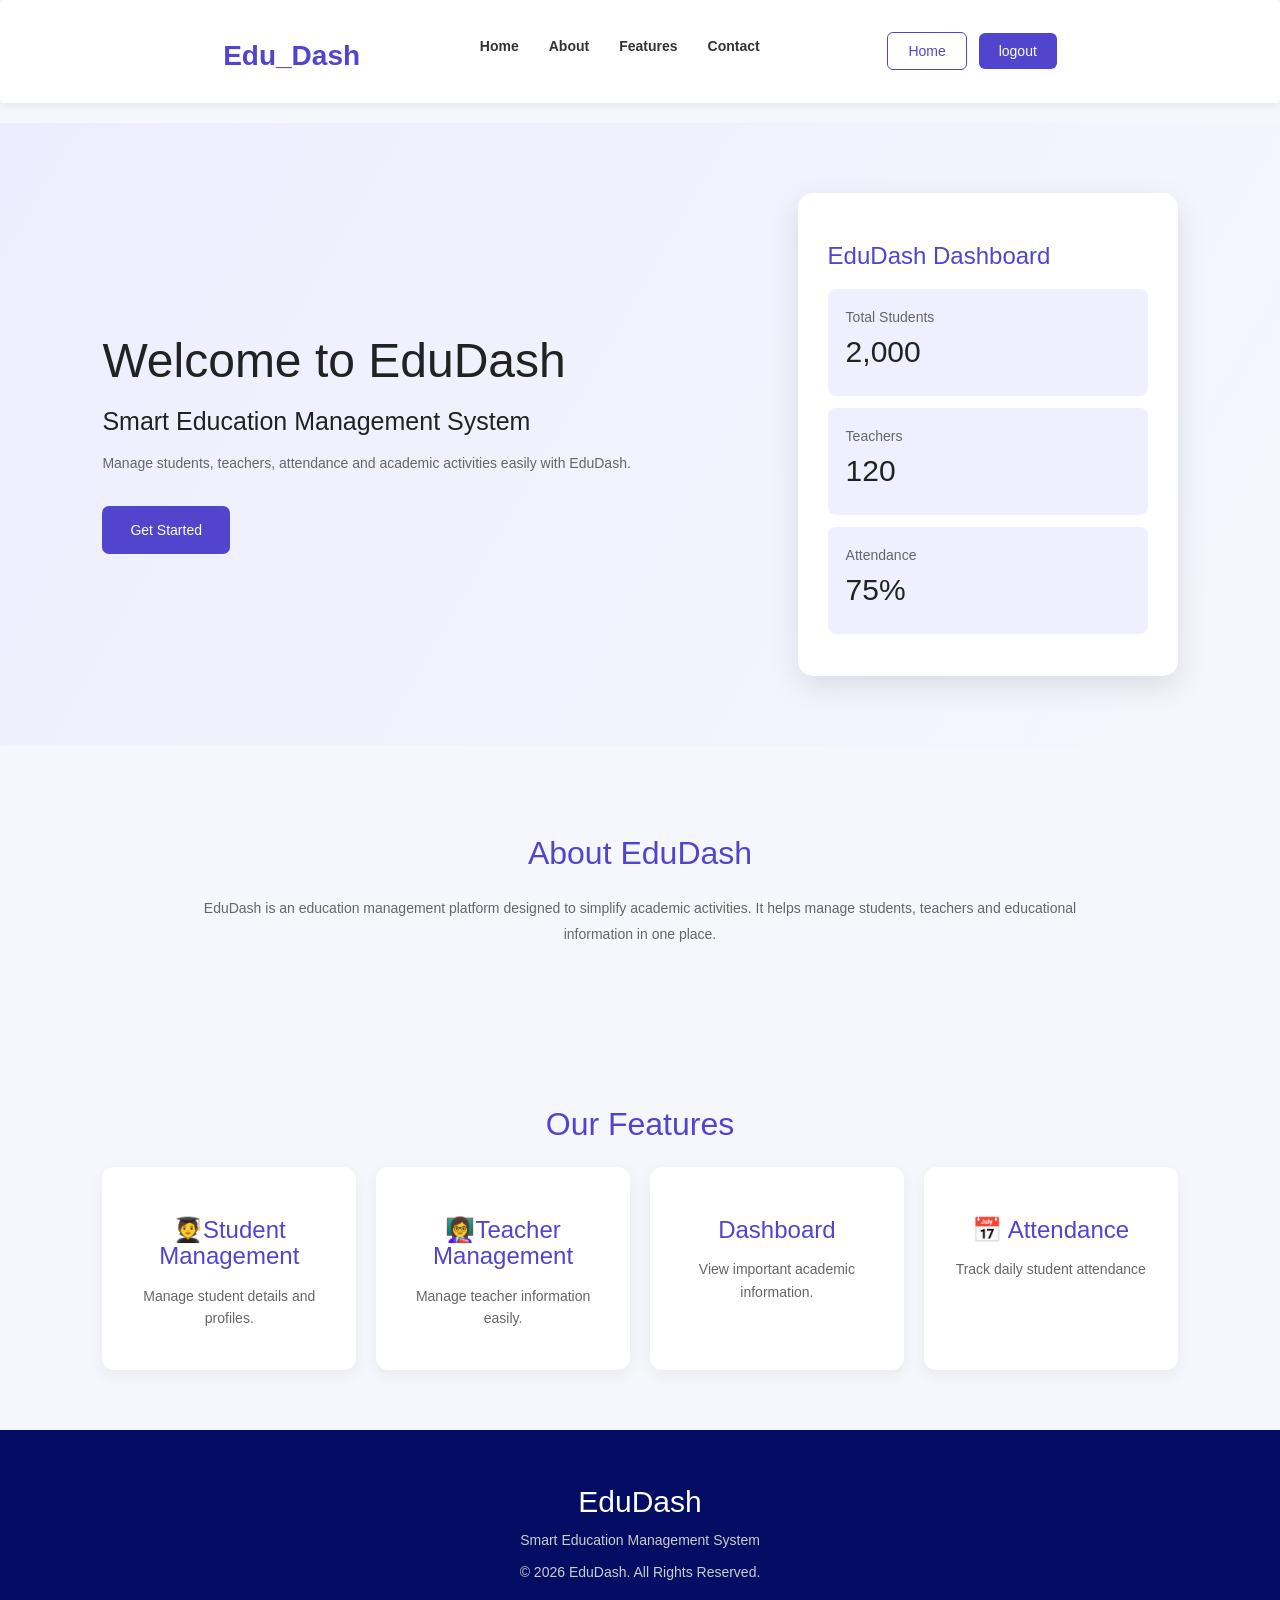
==== user_index.html @ 7680ad9a "first commit" ====
<!DOCTYPE html>
<html lang="en">
<head>
    <meta charset="UTF-8">
    <meta name="viewport" content="width=device-width, initial-scale=1.0">
<link rel="stylesheet" href="https://maxcdn.bootstrapcdn.com/bootstrap/3.4.1/css/bootstrap.min.css">
    <title>EduDash - Education Management</title>

    <link rel="stylesheet" href="index.css">
</head>
<body>
    <header>
        <nav class="navbar">

            <h2 class="logo" style="font-weight: bold;">Edu_Dash</h2>

            <ul class="nav-links" id="nav-links">
                <li><a href="#home">Home</a></li>
                <li><a href="#about">About</a></li>
                <li><a href="#features">Features</a></li>
                <li><a href="#contact">Contact</a></li>
            </ul>

            <div class="nav-buttons">
                <a href="index.html" class="login-btn">Home</a>
                <a href="login.html" class="register-btn">
                    logout
                </a>
        
            </div>

            <button class="menu-btn" onclick="toggleMenu()">
                ☰
            </button>

        </nav>
    </header>
    <section class="hero" id="home">

        <div class="hero-content">

            <h1>
                Welcome to EduDash
            </h1>

            <h2>Smart Education Management System</h2>

            <p>
                Manage students, teachers, attendance and
                academic activities easily with EduDash.
            </p>

            <a href="userindex.html" class="get-started">
                Get Started
            </a>

        </div>

        <div class="hero-image">
            <div class="dashboard-card">
                <h3>EduDash Dashboard</h3>
                <div class="stat-box">
                    <span>Total Students</span>
                    <h2>2,000</h2>
                </div>
                <div class="stat-box">
                    <span>Teachers</span>
                    <h2>120</h2>
                </div>
                <div class="stat-box">
                    <span>Attendance</span>
                    <h2>75%</h2>
                </div>
            </div>
        </div>

    </section>
    <section class="about" id="about">

        <h2>About EduDash</h2>

        <p>
            EduDash is an education management platform
            designed to simplify academic activities.
            It helps manage students, teachers and
            educational information in one place.
        </p>

    </section>
    <section class="features" id="features">

        <h2>Our Features</h2>

        <div class="feature-container">

            <div class="feature-card">
                <h3>🧑‍🎓Student Management</h3>
                <p>Manage student details and profiles.</p>
            </div>

            <div class="feature-card">
                <h3>👩‍🏫Teacher Management</h3>
                <p>Manage teacher information easily.</p>
            </div>

            <div class="feature-card">
                <h3> Dashboard</h3>
                <p>View important academic information.</p>
            </div>

            <div class="feature-card">
                <h3>📅 Attendance</h3>
                <p>Track daily student attendance</p>
            </div>

        </div>
    </section>
    <footer id="contact">

        <h2>EduDash</h2>

        <p>Smart Education Management System</p>

        <p>© 2026 EduDash. All Rights Reserved.</p>

    </footer>

    <script >
        function toggleMenu() {

    let navLinks = document.getElementById("nav-links");

    navLinks.classList.toggle("show");

}
    </script>

</body>
</html>
---- index.css ----
* {
    margin: 0;
    padding: 0;
    box-sizing: border-box;
    font-family: Arial, sans-serif;
}

body {
    background: #f5f7fc;
    color: #222;
}

/* Navbar */
.navbar {
    display: flex;
    justify-content: space-between;
    align-items: center;
    padding: 20px 8%;
    background: white;
    box-shadow: 0 2px 10px rgba(0,0,0,0.08);
}


.logo {
    color: #5145cd;
    font-size: 28px;
}

.nav-links {
    display: flex;
    list-style: none;
    gap: 30px;
}

.nav-links a {
    text-decoration: none;
    color: #333;
    font-weight: bold;
}

.nav-links a:hover {
    color: #5145cd;
}

.nav-buttons a {
    text-decoration: none;
    padding: 10px 20px;
    border-radius: 6px;
    margin-left: 8px;
}

.login-btn {
    color: #5145cd;
    border: 1px solid #5145cd;
}

.register-btn {
    background: #5145cd;
    color: white;
}

.menu-btn {
    display: none;
    font-size: 25px;
    background: none;
    border: none;
    cursor: pointer;
}

/* Hero */
.hero {
    min-height: 550px;
    padding: 70px 8%;
    display: flex;
    align-items: center;
    justify-content: space-between;
    gap: 40px;
    background: linear-gradient(120deg, #eeedff, #f5f7fc);
}

.hero-content {
    max-width: 550px;
}

.hero-content h1 {
    font-size: 48px;
    margin-bottom: 20px;
}

.hero-content h1 span {
    color: #5145cd;
}

.hero-content h2 {
    font-size: 25px;
    margin-bottom: 15px;
}

.hero-content p {
    color: #666;
    line-height: 1.8;
    margin-bottom: 30px;
}

.get-started {
    display: inline-block;
    padding: 14px 28px;
    background: #5145cd;
    color: white;
    text-decoration: none;
    border-radius: 7px;
}

/* Dashboard Preview */
.hero-image {
    width: 380px;
}

.dashboard-card {
    background: white;
    padding: 30px;
    border-radius: 15px;
    box-shadow: 0 10px 30px rgba(0,0,0,0.1);
}

.dashboard-card h3 {
    margin-bottom: 20px;
    color: #5145cd;
}

.stat-box {
    padding: 18px;
    margin-bottom: 12px;
    background: #f0efff;
    border-radius: 8px;
}

.stat-box span {
    color: #666;
}

.stat-box h2 {
    margin-top: 8px;
}

/* About */
.about {
    text-align: center;
    padding: 70px 15%;
}

.about h2,
.features h2 {
    font-size: 32px;
    margin-bottom: 25px;
    color: #5145cd;
}

.about p {
    line-height: 1.8;
    color: #666;
}

/* Features */
.features {
    padding: 60px 8%;
    text-align: center;
}

.feature-container {
    display: grid;
    grid-template-columns: repeat(4, 1fr);
    gap: 20px;
}

.feature-card {
    background: white;
    padding: 30px 20px;
    border-radius: 12px;
    box-shadow: 0 5px 15px rgba(0,0,0,0.06);
}

.feature-card h3 {
    margin-bottom: 15px;
    color: #5145cd;
}

.feature-card p {
    color: #666;
    line-height: 1.6;
}


footer {
    background: #030d63;
    color: white;
    text-align: center;
    padding: 35px;
}

footer p {
    margin-top: 12px;
    color: #ccc;
}

@media (max-width: 768px) {

    .navbar {
        flex-wrap: wrap;
    }

    .nav-links {
        display: none;
        flex-direction: column;
        width: 100%;
        padding: 20px 0;
    }

    .nav-links.show {
        display: flex;
    }

    .nav-buttons {
        display: none;
    }

    .menu-btn {
        display: block;
    }

    .hero {
        flex-direction: column;
        text-align: center;
    }

    .hero-content h1 {
        font-size: 35px;
    }

    .hero-image {
        width: 100%;
    }

    .feature-container {
        grid-template-columns: 1fr;
    }

    .about {
        padding: 50px 8%;
    }
}
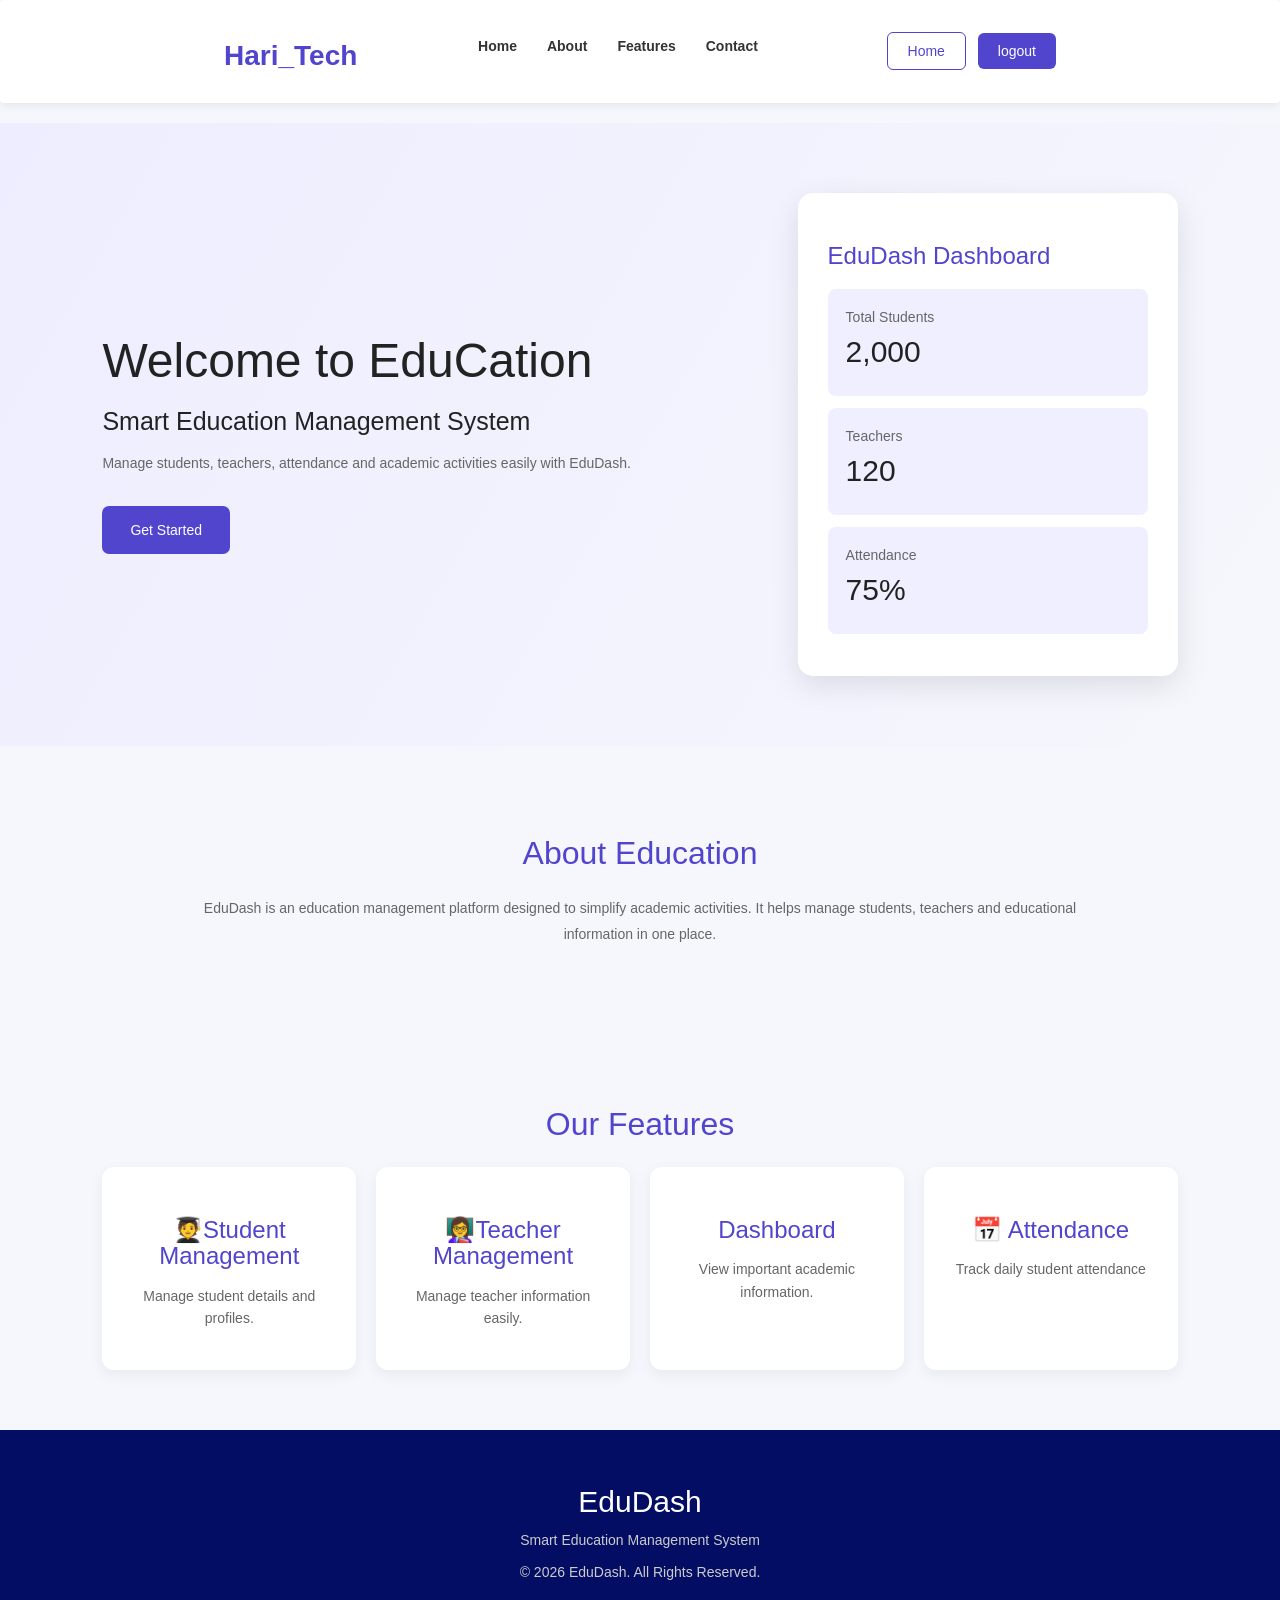
==== commit b188a9f5: "first commit" ====
--- a/user_index.html
+++ b/user_index.html
@@ -13,7 +13,7 @@
     <header>
         <nav class="navbar">
 
-            <h2 class="logo" style="font-weight: bold;">Edu_Dash</h2>
+            <h2 class="logo" style="font-weight: bold;">Hari_Tech</h2>
 
             <ul class="nav-links" id="nav-links">
                 <li><a href="#home">Home</a></li>
@@ -41,7 +41,7 @@
         <div class="hero-content">
 
             <h1>
-                Welcome to EduDash
+                Welcome to EduCation
             </h1>
 
             <h2>Smart Education Management System</h2>
@@ -78,7 +78,7 @@
     </section>
     <section class="about" id="about">
 
-        <h2>About EduDash</h2>
+        <h2>About Education</h2>
 
         <p>
             EduDash is an education management platform
